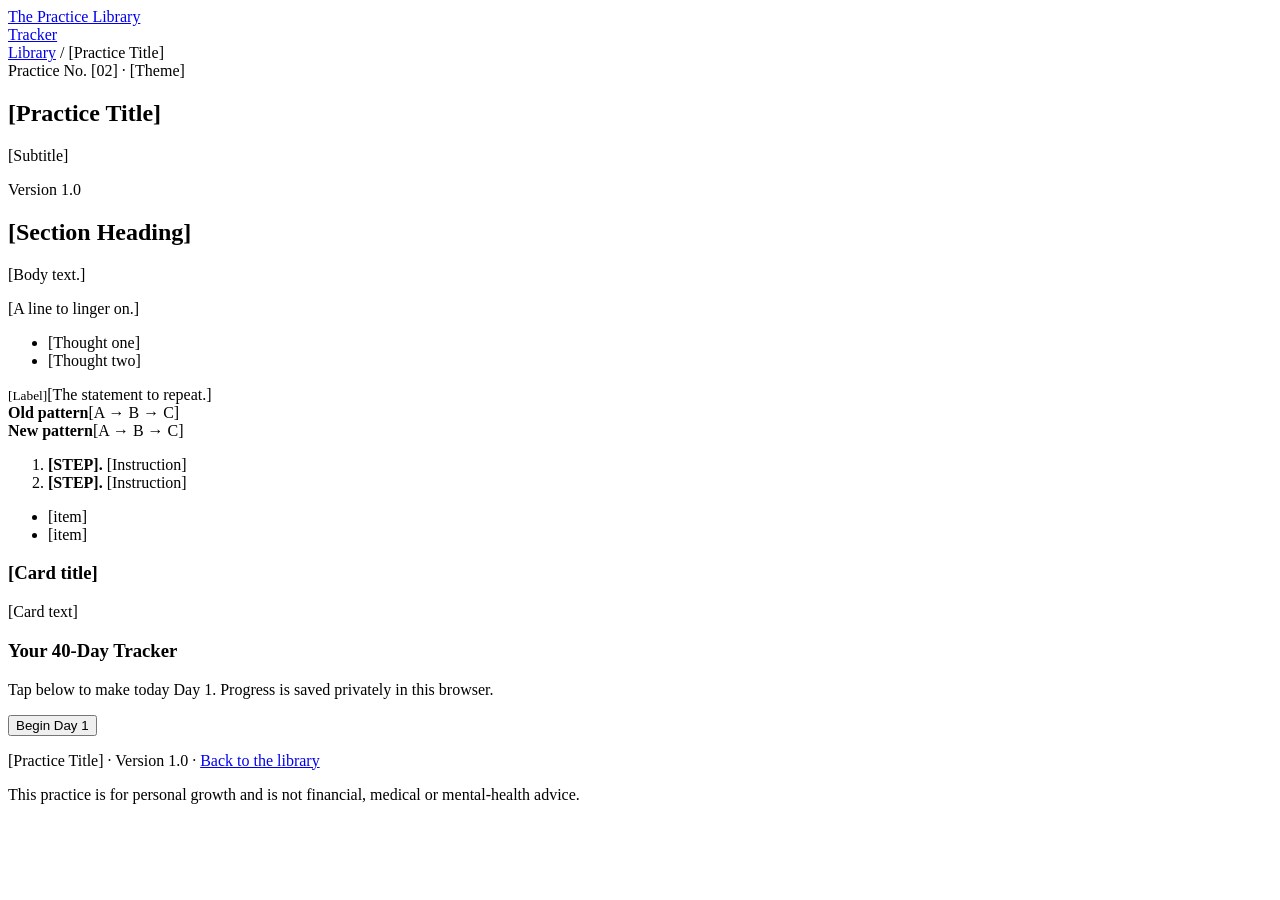
==== _template.html @ 29675195 "Add files via upload" ====
<!doctype html>
<!--
  NEW PRACTICE TEMPLATE
  1. Copy this file, rename it (e.g. "worthiness.html"), keep it in /practices.
  2. Replace every [BRACKETED] item.
  3. Use the building blocks below as needed. Delete the ones you don't use.
  4. Add a card for it on index.html.
-->
<html lang="en">
<head>
  <meta charset="utf-8">
  <meta name="viewport" content="width=device-width, initial-scale=1">
  <title>[Practice Title]</title>
  <meta name="description" content="[One-sentence summary]">
  <link rel="preconnect" href="https://fonts.googleapis.com">
  <link rel="preconnect" href="https://fonts.gstatic.com" crossorigin>
  <link href="https://fonts.googleapis.com/css2?family=Inter:wght@400;500;600&display=swap" rel="stylesheet">
  <link rel="stylesheet" href="../assets/style.css">
</head>
<body>

<header class="site-header">
  <div class="wrap">
    <a class="brand" href="../index.html">The Practice Library</a>
    <nav><a href="#tracker">Tracker</a></nav>
  </div>
</header>

<main class="wrap">

  <div class="crumbs"><a href="../index.html">Library</a> / [Practice Title]</div>

  <section class="hero">
    <div class="eyebrow">Practice No. [02] · [Theme]</div>
    <h1>[Practice Title]</h1>
    <p class="dek">[Subtitle]</p>
    <p class="meta">Version 1.0</p>
  </section>

  <!-- BUILDING BLOCKS ============================================ -->

  <!-- Section heading (the id makes it linkable) -->
  <h2 id="section-one">[Section Heading]</h2>

  <!-- Regular paragraph -->
  <p>[Body text.]</p>

  <!-- A short line that should land on its own -->
  <p class="beat">[A line to linger on.]</p>

  <!-- Inner-voice / thought list -->
  <ul class="voices">
    <li>[Thought one]</li>
    <li>[Thought two]</li>
  </ul>

  <!-- Anchor statement (gets a Copy button automatically) -->
  <div class="mantra"><small>[Label]</small>[The statement to repeat.]</div>

  <!-- Old vs. new pattern -->
  <div class="compare">
    <div><b>Old pattern</b><span class="flow">[A → B → C]</span></div>
    <div class="new"><b>New pattern</b><span class="flow">[A → B → C]</span></div>
  </div>

  <!-- Numbered steps -->
  <ol class="steps">
    <li><strong>[STEP].</strong> [Instruction]</li>
    <li><strong>[STEP].</strong> [Instruction]</li>
  </ol>

  <!-- Pill tags -->
  <ul class="tags"><li>[item]</li><li>[item]</li></ul>

  <!-- Boxed card -->
  <div class="card">
    <h3>[Card title]</h3>
    <p>[Card text]</p>
  </div>

  <!-- Day tracker (optional). data-tracker MUST be unique to this practice. -->
  <section class="tracker" id="tracker" data-tracker="[unique-slug]" data-days="40">
    <h3>Your 40-Day Tracker</h3>
    <div class="tracker-start">
      <p>Tap below to make today Day 1. Progress is saved privately in this browser.</p>
      <button class="btn" type="button" data-action="start">Begin Day 1</button>
    </div>
    <div class="tracker-body" hidden>
      <div class="grid40"></div>
      <p class="legend">Light = partly done · Filled = both done · Outlined = today · Tap any day to edit it.</p>
      <div class="day-panel">
        <p><strong class="day-title"></strong></p>
        <label class="check"><input type="checkbox" data-field="m"> [Morning practice]</label>
        <label class="check"><input type="checkbox" data-field="e"> [Evening practice]</label>
        <label for="note" class="meta">[Evening reflection question]</label>
        <textarea id="note" data-field="note"></textarea>
      </div>
      <h3 style="font-size:1.2rem;margin-top:1.5rem">[Log title]</h3>
      <ul class="evidence-log"></ul>
      <p style="margin-top:1.25rem"><button class="btn ghost" type="button" data-action="reset">Start over</button></p>
    </div>
  </section>

</main>

<footer class="site-footer">
  <div class="wrap">
    <p>[Practice Title] · Version 1.0 · <a href="../index.html">Back to the library</a></p>
    <p>This practice is for personal growth and is not financial, medical or mental-health advice.</p>
  </div>
</footer>

<script src="../assets/practice.js"></script>
</body>
</html>
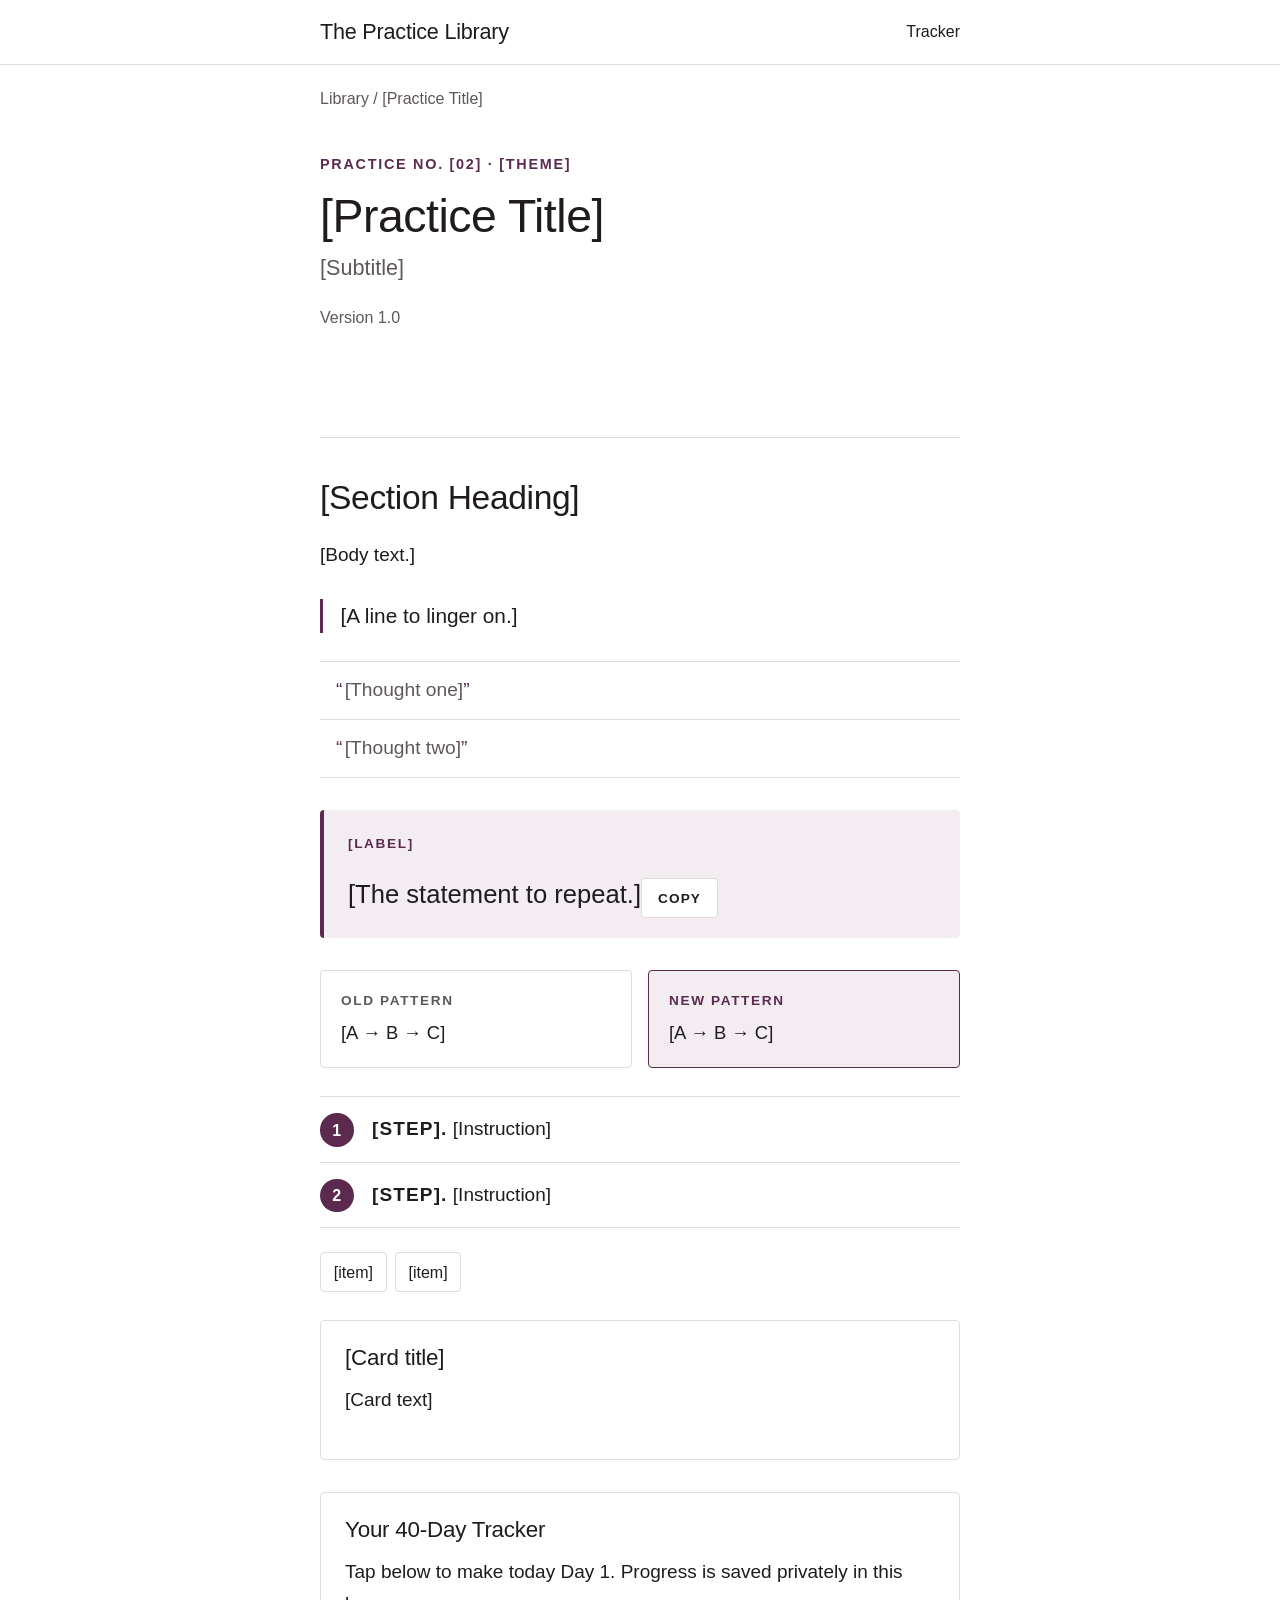
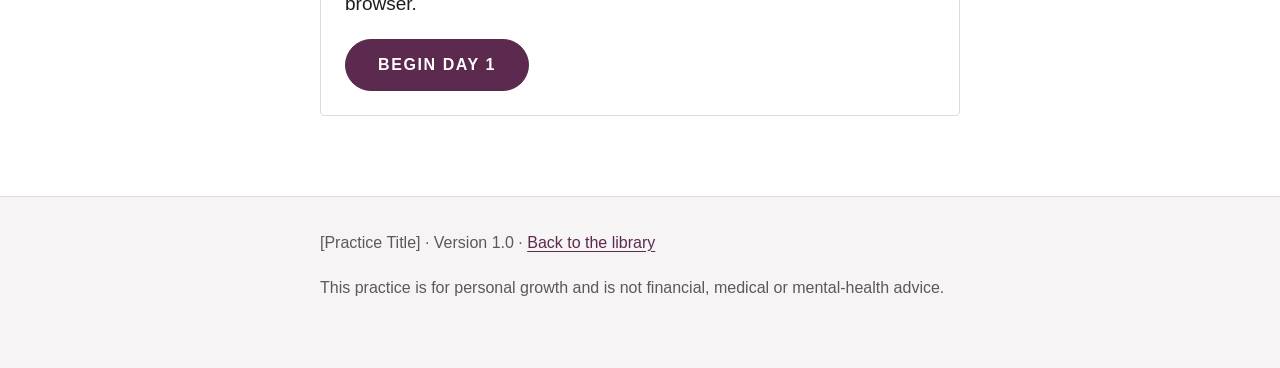
==== commit 974932e0: "Add files via upload" ====
--- a/_template.html
+++ b/_template.html
@@ -1,7 +1,7 @@
 <!doctype html>
 <!--
   NEW PRACTICE TEMPLATE
-  1. Copy this file, rename it (e.g. "worthiness.html"), keep it in /practices.
+  1. Copy this file and rename it (e.g. "worthiness.html"). Keep it next to index.html.
   2. Replace every [BRACKETED] item.
   3. Use the building blocks below as needed. Delete the ones you don't use.
   4. Add a card for it on index.html.
@@ -15,20 +15,20 @@
   <link rel="preconnect" href="https://fonts.googleapis.com">
   <link rel="preconnect" href="https://fonts.gstatic.com" crossorigin>
   <link href="https://fonts.googleapis.com/css2?family=Inter:wght@400;500;600&display=swap" rel="stylesheet">
-  <link rel="stylesheet" href="../assets/style.css">
+  <link rel="stylesheet" href="style.css">
 </head>
 <body>
 
 <header class="site-header">
   <div class="wrap">
-    <a class="brand" href="../index.html">The Practice Library</a>
+    <a class="brand" href="index.html">The Practice Library</a>
     <nav><a href="#tracker">Tracker</a></nav>
   </div>
 </header>
 
 <main class="wrap">
 
-  <div class="crumbs"><a href="../index.html">Library</a> / [Practice Title]</div>
+  <div class="crumbs"><a href="index.html">Library</a> / [Practice Title]</div>
 
   <section class="hero">
     <div class="eyebrow">Practice No. [02] · [Theme]</div>
@@ -105,11 +105,11 @@
 
 <footer class="site-footer">
   <div class="wrap">
-    <p>[Practice Title] · Version 1.0 · <a href="../index.html">Back to the library</a></p>
+    <p>[Practice Title] · Version 1.0 · <a href="index.html">Back to the library</a></p>
     <p>This practice is for personal growth and is not financial, medical or mental-health advice.</p>
   </div>
 </footer>
 
-<script src="../assets/practice.js"></script>
+<script src="practice.js"></script>
 </body>
 </html>
--- a/style.css
+++ b/style.css
@@ -0,0 +1,330 @@
+/* =========================================================
+   PRACTICE LIBRARY — shared stylesheet
+   Clean retail look: white space, thin gray lines, one
+   sans-serif font, eggplant accent. Sized for easy reading
+   (19px body, strong contrast, no italics for key lines).
+   Change a color here and the whole site updates.
+   ========================================================= */
+
+:root {
+  --bg: #ffffff;
+  --panel: #f6f4f5;        /* light gray fill (like a search bar) */
+  --ink: #1f1b1e;          /* main text */
+  --muted: #5e575c;        /* secondary text: still high contrast */
+  --line: #dedadd;         /* thin borders */
+  --accent: #5b2a4e;       /* eggplant */
+  --accent-hover: #46203c;
+  --accent-soft: #f3edf1;  /* pale eggplant tint */
+  --on-accent: #ffffff;
+  --font: "Inter", "Helvetica Neue", Arial, sans-serif;
+  --measure: 42rem;
+  --radius: 4px;
+}
+@media (prefers-color-scheme: dark) {
+  :root:not([data-theme="light"]) {
+    --bg: #18151a; --panel: #221e23; --ink: #f1edf0; --muted: #b9b0b6;
+    --line: #3a3439; --accent: #c99bbd; --accent-hover: #d9b2ce; --accent-soft: #2b2129; --on-accent: #18151a;
+  }
+}
+:root[data-theme="dark"] {
+  --bg: #18151a; --panel: #221e23; --ink: #f1edf0; --muted: #b9b0b6;
+  --line: #3a3439; --accent: #c99bbd; --accent-hover: #d9b2ce; --accent-soft: #2b2129; --on-accent: #18151a;
+}
+
+* { box-sizing: border-box; }
+html { scroll-behavior: smooth; -webkit-text-size-adjust: 100%; }
+body {
+  margin: 0; background: var(--bg); color: var(--ink);
+  font-family: var(--font); font-size: 1.1875rem; /* 19px */
+  line-height: 1.7; font-weight: 400;
+}
+a { color: var(--accent); text-underline-offset: 3px; }
+a:hover { color: var(--accent-hover); }
+strong { font-weight: 600; }
+em { font-style: normal; font-weight: 500; color: var(--accent); }
+
+/* ---------- layout ---------- */
+.wrap { max-width: var(--measure); margin: 0 auto; padding: 0 16px; }
+.site-header { border-bottom: 1px solid var(--line); background: var(--bg); position: sticky; top: 0; z-index: 10; }
+.site-header .wrap { display: flex; justify-content: space-between; align-items: center; gap: 1rem; min-height: 64px; }
+.brand { font-size: 1.35rem; font-weight: 500; letter-spacing: -.01em; color: var(--ink); text-decoration: none; }
+.site-header nav { display: flex; gap: 1.5rem; }
+.site-header nav a { color: var(--ink); text-decoration: none; font-weight: 500; font-size: 1rem; }
+.site-header nav a:hover { color: var(--accent); }
+.crumbs { color: var(--muted); font-size: 1rem; padding: 1.25rem 0 0; }
+.crumbs a { color: var(--muted); text-decoration: none; }
+.site-footer {
+  border-top: 1px solid var(--line); margin-top: 5rem; padding: 2rem 0 3rem;
+  color: var(--muted); font-size: 1rem; background: var(--panel);
+}
+
+/* ---------- headings & text ---------- */
+h1, h2, h3 { font-weight: 400; line-height: 1.2; letter-spacing: -.01em; color: var(--ink); }
+h1 { font-size: clamp(2.2rem, 6vw, 2.9rem); margin: 0 0 .5rem; }
+h2 {
+  font-size: clamp(1.7rem, 4.5vw, 2.1rem); margin: 4.5rem 0 1.25rem;
+  padding-top: 2.5rem; border-top: 1px solid var(--line);
+}
+h3 { font-size: 1.4rem; font-weight: 500; margin: 3rem 0 .75rem; }
+p { margin: 0 0 1.15rem; }
+[id] { scroll-margin-top: 84px; } /* keeps jumped-to headings below the sticky header */
+
+/* Small uppercase label (like "(967 REVIEWS)") */
+.eyebrow, .label {
+  font-size: .9rem; letter-spacing: .12em; text-transform: uppercase;
+  color: var(--accent); font-weight: 600; margin-bottom: .75rem;
+}
+.dek { font-size: 1.35rem; color: var(--muted); line-height: 1.45; margin-bottom: 1.25rem; }
+.meta { color: var(--muted); font-size: 1rem; }
+.hero { padding: 2.5rem 0 1rem; }
+
+/* A line that should stand on its own */
+.beat {
+  font-size: 1.3rem; font-weight: 500; line-height: 1.5;
+  border-left: 3px solid var(--accent); padding: .1rem 0 .1rem 1.1rem; margin: 1.75rem 0;
+}
+
+/* Inner-voice list (what the trigger "sounds like") */
+.voices { list-style: none; padding: 0; margin: 1.25rem 0 1.5rem; border-top: 1px solid var(--line); }
+.voices li { padding: .75rem 0 .75rem 1rem; border-bottom: 1px solid var(--line); color: var(--muted); font-size: 1.2rem; }
+.voices li::before { content: "“"; color: var(--accent); margin-right: .15rem; }
+.voices li::after { content: "”"; color: var(--accent); }
+
+/* Anchor statements */
+.mantra {
+  position: relative; overflow: hidden;
+  background: var(--accent-soft); border-radius: var(--radius);
+  padding: 1.5rem 1.5rem 1.25rem 1.75rem; margin: 2rem 0;
+  font-size: clamp(1.35rem, 4vw, 1.6rem); font-weight: 500; line-height: 1.4; color: var(--ink);
+}
+.mantra small {
+  display: block; font-size: .85rem; letter-spacing: .12em; text-transform: uppercase;
+  color: var(--accent); font-weight: 600; margin-bottom: .6rem;
+}
+.copy-btn {
+  display: inline-block; margin-top: 1rem; font: 600 .85rem var(--font); letter-spacing: .08em; text-transform: uppercase;
+  background: var(--bg); border: 1px solid var(--line); color: var(--ink);
+  border-radius: var(--radius); padding: .5rem 1rem; cursor: pointer; min-height: 40px;
+}
+.copy-btn:hover { border-color: var(--accent); color: var(--accent); }
+
+/* Old vs. new pattern */
+.compare { display: grid; gap: 1rem; margin: 1.75rem 0; }
+.compare > div { border: 1px solid var(--line); border-radius: var(--radius); padding: 1.1rem 1.25rem; }
+.compare b { display: block; font-size: .85rem; letter-spacing: .12em; text-transform: uppercase; color: var(--muted); margin-bottom: .35rem; }
+.compare .new { border-color: var(--accent); background: var(--accent-soft); }
+.compare .new b { color: var(--accent); }
+.flow { font-size: 1.15rem; font-weight: 500; }
+
+/* Sequence: REGULATE → REFRAME → ... (styled like size boxes) */
+.sequence { display: grid; grid-template-columns: 1fr; gap: .5rem; margin: 1.5rem 0; padding: 0; list-style: none; }
+.sequence li a {
+  display: flex; flex-direction: column; align-items: center; justify-content: center; min-height: 64px; padding: .5rem;
+  border: 1px solid var(--line); border-radius: var(--radius); text-decoration: none;
+  color: var(--ink); font-size: .9rem; font-weight: 600; letter-spacing: .06em; line-height: 1.3;
+}
+.sequence li a span { color: var(--accent); font-size: 1.1rem; }
+.sequence li a:hover { border-color: var(--accent); color: var(--accent); }
+
+/* Numbered steps */
+.steps { counter-reset: s; list-style: none; padding: 0; margin: 1.5rem 0; border-top: 1px solid var(--line); }
+.steps li {
+  counter-increment: s; position: relative; padding: 1rem 0 1rem 3.25rem;
+  border-bottom: 1px solid var(--line);
+}
+.steps li::before {
+  content: counter(s); position: absolute; left: 0; top: 1rem;
+  width: 2.1rem; height: 2.1rem; border-radius: 50%; background: var(--accent); color: var(--on-accent);
+  font-size: 1rem; font-weight: 600; display: grid; place-items: center;
+}
+.steps strong { letter-spacing: .06em; }
+
+/* Boxed card */
+.card { border: 1px solid var(--line); border-radius: var(--radius); padding: 1.5rem; margin: 1.75rem 0; }
+.card h3 { margin-top: 0; }
+.card.filled { background: var(--panel); border-color: transparent; }
+
+/* Tags */
+.tags { display: flex; flex-wrap: wrap; gap: .5rem; list-style: none; padding: 0; margin: 1rem 0 1.5rem; }
+.tags li { border: 1px solid var(--line); border-radius: var(--radius); padding: .35rem .8rem; font-size: 1rem; }
+ul.clean { padding-left: 1.3rem; }
+ul.clean li { margin-bottom: .45rem; }
+
+/* "Not:" list */
+.nots { list-style: none; padding: 0; margin: 1rem 0 1.5rem; }
+.nots li { color: var(--muted); padding: .2rem 0; }
+.nots li::before { content: "Not: "; font-weight: 600; color: var(--ink); }
+
+/* Table of contents */
+.toc { border: 1px solid var(--line); border-radius: var(--radius); padding: 1.25rem 1.5rem; margin: 2rem 0; }
+.toc summary { cursor: pointer; font-weight: 600; font-size: .9rem; letter-spacing: .12em; text-transform: uppercase; min-height: 32px; }
+.toc ol { margin: .75rem 0 0; padding-left: 1.4rem; }
+.toc li { padding: .2rem 0; }
+.toc a { color: var(--ink); text-decoration: none; }
+.toc a:hover { color: var(--accent); text-decoration: underline; }
+
+/* ATM screen */
+.screen {
+  font-family: ui-monospace, "Courier New", monospace; font-size: 1.15rem; letter-spacing: .2em;
+  text-align: center; background: #1f1b1e; color: #f1edf0; padding: 1.25rem; border-radius: var(--radius); margin: 1.5rem 0;
+}
+
+/* Primary button (like ADD TO BAG) */
+.btn {
+  display: inline-flex; align-items: center; justify-content: center; min-height: 52px;
+  font: 600 1rem var(--font); letter-spacing: .1em; text-transform: uppercase;
+  padding: .75rem 2rem; border-radius: 999px; border: 1px solid var(--accent);
+  background: var(--accent); color: var(--on-accent); cursor: pointer; text-decoration: none;
+}
+.btn:hover { background: var(--accent-hover); border-color: var(--accent-hover); color: var(--on-accent); }
+.btn.ghost { background: transparent; color: var(--muted); border-color: var(--line); font-weight: 500; }
+.btn.ghost:hover { color: var(--accent); border-color: var(--accent); }
+
+/* ---------- library home ---------- */
+.shelf { display: grid; gap: 1.25rem; margin: 2rem 0; }
+.book {
+  display: block; text-decoration: none; color: var(--ink);
+  border: 1px solid var(--line); border-radius: var(--radius); padding: 1.5rem;
+  transition: border-color .2s, transform .25s, box-shadow .25s;
+}
+a.book:hover { border-color: var(--accent); color: var(--ink); }
+.book h3 { margin: .25rem 0 .5rem; font-size: 1.6rem; font-weight: 400; }
+.book p { color: var(--muted); margin: 0 0 1rem; }
+.book .more { font-size: .9rem; font-weight: 600; letter-spacing: .1em; text-transform: uppercase; color: var(--accent); }
+.book.soon { background: var(--panel); border-color: transparent; }
+
+/* ---------- 40-day tracker ---------- */
+.tracker { border: 1px solid var(--line); border-radius: var(--radius); padding: 1.5rem; margin: 2rem 0; }
+.tracker h3 { margin-top: 0; }
+.grid40 { display: grid; grid-template-columns: repeat(5, 1fr); gap: 6px; margin: 1rem 0; }
+.grid40 button {
+  min-height: 48px; border: 1px solid var(--line); background: var(--bg); color: var(--ink);
+  border-radius: var(--radius); font: 500 1rem var(--font); cursor: pointer; padding: 0;
+}
+.grid40 button:hover { border-color: var(--accent); }
+.grid40 button.half { background: var(--accent-soft); border-color: var(--accent-soft); }
+.grid40 button.full { background: var(--accent); color: var(--on-accent); border-color: var(--accent); }
+.grid40 button.today { border: 2px solid var(--ink); }
+.grid40 button.sel { box-shadow: 0 0 0 3px var(--bg), 0 0 0 5px var(--accent); }
+.day-panel { border-top: 1px solid var(--line); padding-top: 1rem; margin-top: 1rem; }
+.day-panel label.check { display: flex; gap: .75rem; align-items: flex-start; padding: .5rem 0; cursor: pointer; }
+.day-panel input[type="checkbox"] { width: 1.4rem; height: 1.4rem; margin: .2rem 0 0; accent-color: var(--accent); flex: none; }
+.day-panel textarea {
+  width: 100%; min-height: 6rem; margin-top: .5rem; padding: .85rem; border-radius: var(--radius);
+  border: 1px solid var(--line); background: var(--panel); color: var(--ink); font: inherit; font-size: 1.1rem;
+}
+.day-panel textarea:focus { outline: 2px solid var(--accent); outline-offset: 1px; }
+.evidence-log { list-style: none; padding: 0; margin: 1rem 0 0; }
+.evidence-log li { border-top: 1px solid var(--line); padding: .75rem 0; }
+.evidence-log span { color: var(--accent); font-size: .85rem; font-weight: 600; letter-spacing: .1em; text-transform: uppercase; display: block; }
+.legend { font-size: .95rem; color: var(--muted); }
+
+.mantra::before {
+  content: ""; position: absolute; left: 0; top: 0; bottom: 0; width: 4px;
+  background: var(--accent); transform-origin: top;
+}
+
+/* =========================================================
+   MOTION
+   Everything below is decoration. It only runs when the
+   reader's device allows motion (see the last block).
+   ========================================================= */
+
+/* Scroll-in: content eases up as the reader arrives */
+.anim .reveal {
+  opacity: 0; transform: translateY(20px);
+  transition: opacity .7s ease, transform .7s cubic-bezier(.2,.7,.2,1), border-color .2s, box-shadow .25s, background-color .2s;
+}
+.anim .reveal.in { opacity: 1; transform: none; }
+
+/* Statement boxes: the eggplant bar draws itself downward */
+.anim .mantra.reveal::before { transform: scaleY(0); transition: transform .9s cubic-bezier(.2,.7,.2,1) .3s; }
+.anim .mantra.reveal.in::before { transform: scaleY(1); }
+
+/* Numbered steps: the circles pop in */
+.anim .steps li.reveal::before { transform: scale(0); transition: transform .5s cubic-bezier(.3,1.6,.5,1) .25s; }
+.anim .steps li.reveal.in::before { transform: scale(1); }
+
+/* Library cards lift on hover */
+a.book:hover, .anim a.book.reveal.in:hover { transform: translateY(-4px); box-shadow: 0 12px 28px -14px rgba(91,42,78,.35); }
+.sequence li a { transition: border-color .2s, color .2s, transform .2s; }
+.sequence li a:hover { transform: translateY(-2px); }
+
+/* Reading progress bar along the bottom of the header */
+.read-progress {
+  position: absolute; left: 0; bottom: -1px; height: 3px; width: 100%;
+  background: var(--accent); transform-origin: left; transform: scaleX(0);
+}
+
+/* Buttons respond to the touch */
+.btn, .copy-btn { transition: background-color .2s, border-color .2s, color .2s, transform .15s; }
+.btn:active, .copy-btn:active, .grid40 button:active { transform: scale(.95); }
+.copy-btn.done { background: var(--accent); border-color: var(--accent); color: var(--on-accent); animation: pop .4s; }
+
+/* Tracker: progress summary */
+.tracker-progress { margin: .5rem 0 1rem; }
+.tp-stats { display: flex; justify-content: space-between; flex-wrap: wrap; gap: .5rem; font-size: 1rem; font-weight: 500; margin-bottom: .5rem; }
+.tp-streak { color: var(--accent); font-weight: 600; }
+.tp-bar { height: 10px; background: var(--panel); border-radius: 999px; overflow: hidden; }
+.tp-bar span {
+  display: block; height: 100%; width: 0; border-radius: 999px;
+  background: linear-gradient(90deg, var(--accent), #8e4f7c);
+  transition: width .9s cubic-bezier(.2,.7,.2,1);
+}
+
+/* Tracker: day squares and check boxes celebrate */
+.grid40 button { transition: background-color .3s, color .3s, border-color .3s, transform .15s; }
+.grid40 button.pop { animation: pop .6s cubic-bezier(.3,1.6,.5,1); }
+.day-panel input[type="checkbox"]:checked { animation: pop .35s; }
+@keyframes pop {
+  0% { transform: scale(1); }
+  40% { transform: scale(1.25); }
+  100% { transform: scale(1); }
+}
+
+/* Confetti pieces (created by practice.js) */
+.confetti {
+  position: fixed; width: 9px; height: 9px; border-radius: 2px; pointer-events: none; z-index: 50;
+  margin: -4px 0 0 -4px; animation: burst 1.2s cubic-bezier(.15,.7,.3,1) forwards;
+}
+@keyframes burst {
+  0% { transform: translate(0,0) rotate(0); opacity: 1; }
+  70% { opacity: 1; }
+  100% { transform: translate(var(--dx), calc(var(--dy) + 80px)) rotate(var(--rot)); opacity: 0; }
+}
+
+/* Encouragement message that slides up from the bottom */
+.toast {
+  position: fixed; left: 50%; bottom: 24px; z-index: 60;
+  max-width: calc(100% - 32px); width: max-content;
+  background: var(--accent); color: var(--on-accent);
+  padding: .9rem 1.5rem; border-radius: 999px; font-size: 1.05rem; font-weight: 500; text-align: center;
+  box-shadow: 0 14px 34px -12px rgba(0,0,0,.35);
+  transform: translate(-50%, 140%); opacity: 0; pointer-events: none;
+  transition: transform .45s cubic-bezier(.3,1.4,.5,1), opacity .3s;
+}
+.toast.show { transform: translate(-50%, 0); opacity: 1; }
+.toast.big { font-size: 1.15rem; padding: 1.1rem 1.75rem; border-radius: 16px; }
+
+/* Respect "reduce motion": no animation at all */
+@media (prefers-reduced-motion: reduce) {
+  *, *::before, *::after { animation: none !important; transition: none !important; }
+  html { scroll-behavior: auto; }
+}
+
+/* Keyboard focus, clearly visible */
+a:focus-visible, button:focus-visible, summary:focus-visible { outline: 3px solid var(--accent); outline-offset: 2px; }
+
+@media (min-width: 640px) {
+  .compare { grid-template-columns: 1fr 1fr; }
+  .shelf { grid-template-columns: 1fr 1fr; }
+  .sequence { grid-template-columns: repeat(5, 1fr); }
+  .grid40 { grid-template-columns: repeat(10, 1fr); }
+}
+
+@media print {
+  .site-header, .toc, .copy-btn, .tracker, .toast { display: none; }
+  .reveal { opacity: 1 !important; transform: none !important; }
+  body { background: #fff; color: #000; font-size: 12pt; }
+  h2 { break-after: avoid; }
+}
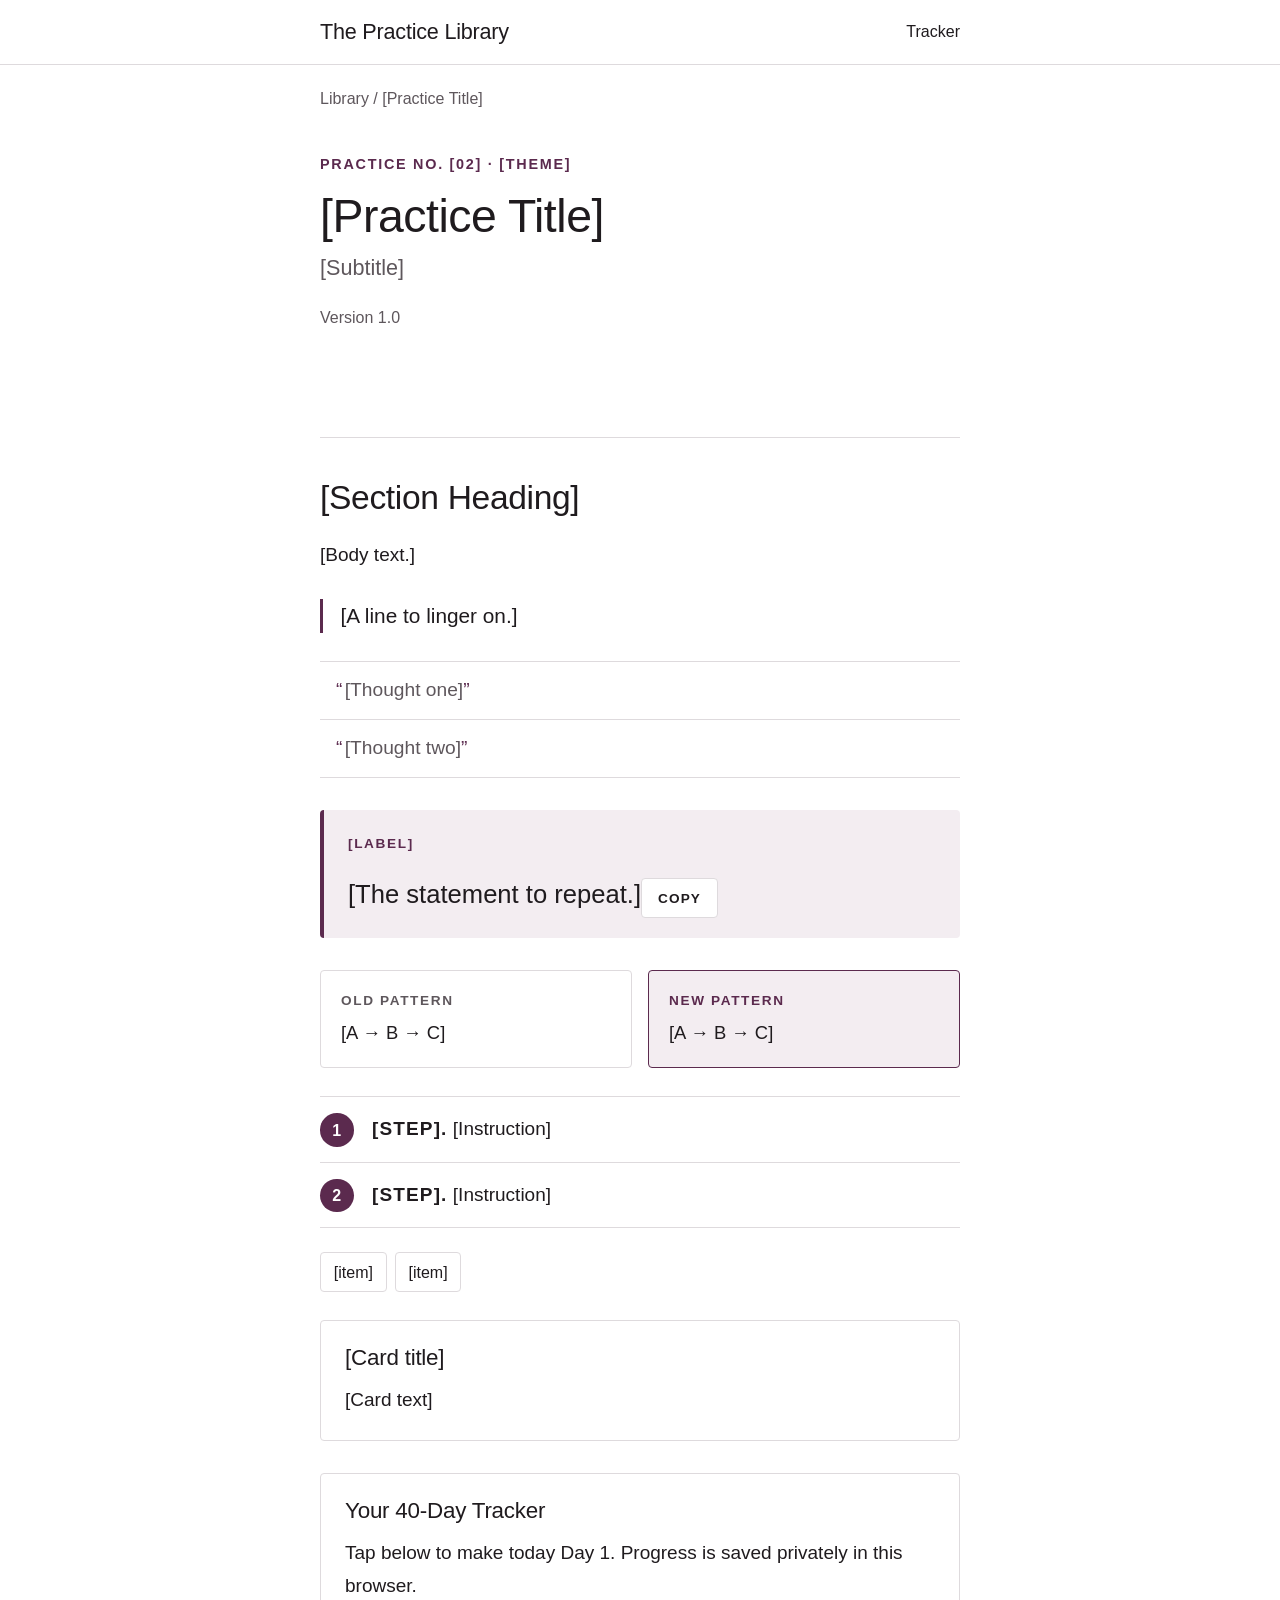
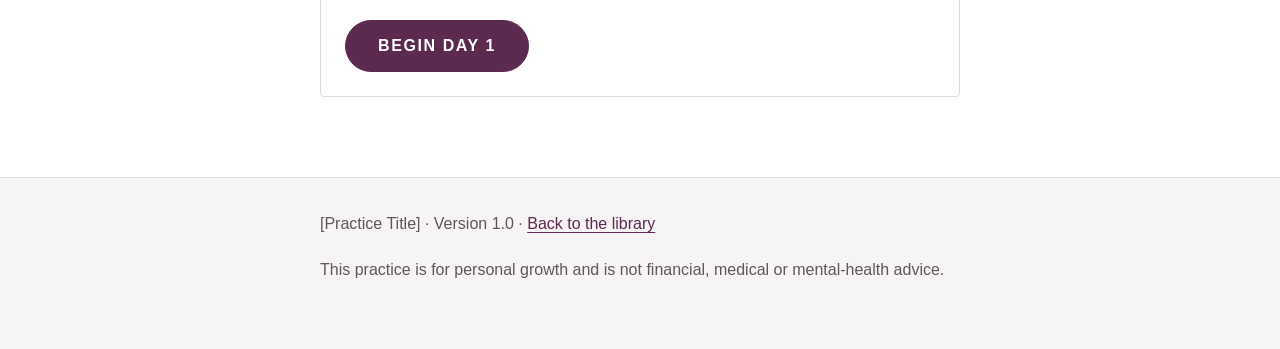
==== commit 93420947: "v1.4: security headers + strict CSP (netlify.toml), .gitignore, inline styles moved to CSS" ====
--- a/_template.html
+++ b/_template.html
@@ -16,6 +16,24 @@
   <link rel="preconnect" href="https://fonts.gstatic.com" crossorigin>
   <link href="https://fonts.googleapis.com/css2?family=Inter:wght@400;500;600&display=swap" rel="stylesheet">
   <link rel="stylesheet" href="style.css">
+
+  <!-- Icons (browser tab, phone home screen): leave as is -->
+  <link rel="icon" href="favicon.png" type="image/png">
+  <link rel="apple-touch-icon" href="apple-touch-icon.png">
+  <link rel="manifest" href="site.webmanifest">
+  <meta name="theme-color" content="#5b2a4e">
+
+  <!-- Link preview: fill in title, description and your file name.
+       Uses the library's general preview image unless you add a custom one. -->
+  <meta property="og:type" content="article">
+  <meta property="og:site_name" content="The Practice Library">
+  <meta property="og:title" content="[Practice Title]">
+  <meta property="og:description" content="[One-sentence summary]">
+  <meta property="og:url" content="https://bloom-money-magnet.netlify.app/[file-name].html">
+  <meta property="og:image" content="https://bloom-money-magnet.netlify.app/og-home.png">
+  <meta property="og:image:width" content="1200">
+  <meta property="og:image:height" content="630">
+  <meta name="twitter:card" content="summary_large_image">
 </head>
 <body>
 
@@ -95,9 +113,9 @@
         <label for="note" class="meta">[Evening reflection question]</label>
         <textarea id="note" data-field="note"></textarea>
       </div>
-      <h3 style="font-size:1.2rem;margin-top:1.5rem">[Log title]</h3>
+      <h3 class="log-title">[Log title]</h3>
       <ul class="evidence-log"></ul>
-      <p style="margin-top:1.25rem"><button class="btn ghost" type="button" data-action="reset">Start over</button></p>
+      <p class="tracker-actions"><button class="btn ghost" type="button" data-action="reset">Start over</button></p>
     </div>
   </section>
 
--- a/style.css
+++ b/style.css
@@ -147,6 +147,9 @@
 /* Tags */
 .tags { display: flex; flex-wrap: wrap; gap: .5rem; list-style: none; padding: 0; margin: 1rem 0 1.5rem; }
 .tags li { border: 1px solid var(--line); border-radius: var(--radius); padding: .35rem .8rem; font-size: 1rem; }
+.card > :last-child { margin-bottom: 0; }
+.log-title { font-size: 1.2rem; margin-top: 1.5rem; }
+.tracker-actions { margin-top: 1.25rem; }
 ul.clean { padding-left: 1.3rem; }
 ul.clean li { margin-bottom: .45rem; }
 
